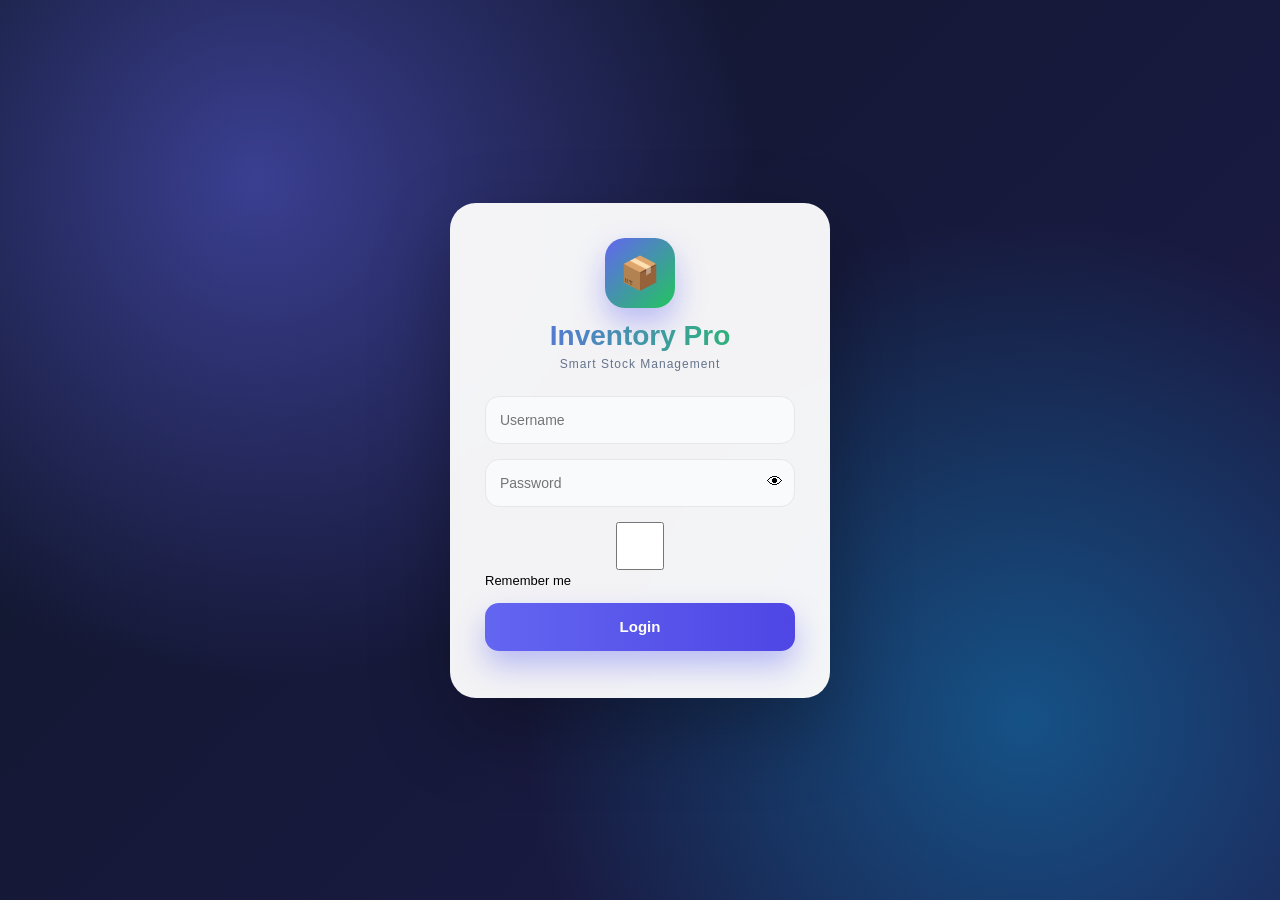
==== frontend/index.html @ 81ba486e "Deploy inventory project" ====
<!doctype html>
<html lang="en">
  <head>
    <meta charset="UTF-8" />
    <meta name="viewport" content="width=device-width, initial-scale=1.0" />
    <title>Inventory Home</title>
    <link rel="stylesheet" href="css/style.css" />
  </head>
  <body>
    <script>
      const isLoggedIn =
        localStorage.getItem("loggedIn") || sessionStorage.getItem("loggedIn");

      if (!isLoggedIn) {
        window.location.href = "login.html";
      }

      function logout() {
        localStorage.removeItem("loggedIn");
        sessionStorage.removeItem("loggedIn");
        window.location.href = "login.html";
      }
    </script>

    <!-- Navbar -->
    <div class="navbar">
      <h2>Inventory Management</h2>
      <div class="nav-links">
        <a href="dashboard.html">Dashboard</a>
        <a href="materials.html">Materials</a>
        <a href="stock.html">Stock</a>
        <a href="suppliers.html">Suppliers</a>
        <button class="logout-btn" onclick="logout()">Logout</button>
      </div>
    </div>

    <!-- Main Container -->
    <div class="container">
      <!-- Hero Section -->
      <div class="hero">
        <div class="hero-text">
          <h1>Welcome to Inventory Management System</h1>
          <p>
            Manage materials, suppliers, stock movement, and dashboard analytics
            from one place in a simple and efficient way.
          </p>
          <div class="hero-buttons">
            <a href="dashboard.html" class="btn-primary">Go to Dashboard</a>
            <a href="materials.html" class="btn-secondary">Manage Materials</a>
          </div>
        </div>
      </div>

      <!-- Quick Overview -->
      <h2 class="section-title">Quick Access</h2>
      <div class="cards">
        <div class="card">
          <h3>Dashboard</h3>
          <p class="card-text">
            View stock summary, analytics, and recent activity.
          </p>
          <a href="dashboard.html" class="card-link">Open Dashboard</a>
        </div>

        <div class="card">
          <h3>Materials</h3>
          <p class="card-text">
            Add, update, and manage all your inventory materials.
          </p>
          <a href="materials.html" class="card-link">Manage Materials</a>
        </div>

        <div class="card">
          <h3>Stock</h3>
          <p class="card-text">
            Track stock levels, low stock alerts, and inventory movement.
          </p>
          <a href="stock.html" class="card-link">View Stock</a>
        </div>

        <div class="card">
          <h3>Suppliers</h3>
          <p class="card-text">
            Store and manage supplier details for easy procurement.
          </p>
          <a href="suppliers.html" class="card-link">Open Suppliers</a>
        </div>
      </div>

      <!-- Info Section -->
      <div class="info-box">
        <h3>Why use this system?</h3>
        <ul>
          <li>Easy material tracking</li>
          <li>Better stock control</li>
          <li>Supplier management</li>
          <li>Simple dashboard analytics</li>
          <li>Low stock monitoring</li>
        </ul>
      </div>
    </div>

    <!-- Footer -->
    <footer class="footer">
      <p>
        © 2026 Inventory Management System | Designed for smart stock handling
      </p>
    </footer>
  </body>
</html>
---- frontend/css/style.css ----
/* RESET */
* {
  margin: 0;
  padding: 0;
  box-sizing: border-box;
  font-family: "Inter", Arial, sans-serif;
}

body {
  background: #f6f8fc;
  color: #0f172a;
}

/* LAYOUT */
.layout {
  display: flex;
  min-height: 100vh;
}

/* SIDEBAR */
.sidebar {
  width: 260px;
  background: linear-gradient(180deg, #0f172a, #020617);
  color: white;
  padding: 24px 18px;
  position: fixed;
  height: 100vh;
}

.sidebar h2 {
  margin-bottom: 24px;
  font-size: 22px;
}

.sidebar a {
  display: block;
  padding: 12px 14px;
  border-radius: 10px;
  margin-bottom: 8px;
  color: #cbd5e1;
  text-decoration: none;
  transition: 0.25s;
  font-size: 14px;
}

.sidebar a:hover,
.sidebar a.active {
  background: linear-gradient(90deg, #6366f1, #4f46e5);
  color: white;
}

/* MAIN */
.main {
  margin-left: 260px;
  padding: 26px;
  width: calc(100% - 260px);
}

/* TOPBAR */
.topbar {
  display: flex;
  justify-content: space-between;
  align-items: center;
  margin-bottom: 25px;
}

.topbar h1 {
  font-size: 26px;
}

.topbar p {
  font-size: 14px;
  color: #64748b;
  margin-top: 5px;
}

.top-actions {
  display: flex;
  gap: 12px;
}

.top-actions input {
  width: 280px;
}

.top-actions input,
.top-actions button {
  height: 40px;
  border-radius: 10px;
  border: 1px solid #e5e7eb;
  background: white;
  padding: 0 12px;
  outline: none;
  box-shadow: 0 4px 12px rgba(0, 0, 0, 0.04);
}

.top-actions button {
  cursor: pointer;
}

/* STATS */
.stats {
  display: grid;
  grid-template-columns: repeat(4, 1fr);
  gap: 18px;
  margin-bottom: 20px;
}

.stat-card {
  background: white;
  border-radius: 16px;
  padding: 18px;
  display: flex;
  gap: 14px;
  align-items: center;
  border: 1px solid #eef1f7;
  box-shadow: 0 8px 20px rgba(0, 0, 0, 0.04);
  transition: 0.3s;
}

.stat-card:hover {
  transform: translateY(-4px);
}

.stat-icon {
  width: 42px;
  height: 42px;
  border-radius: 12px;
  display: grid;
  place-items: center;
  font-size: 18px;
}

.blue {
  background: #e0e7ff;
}
.green {
  background: #dcfce7;
}
.orange {
  background: #ffedd5;
}
.purple {
  background: #ede9fe;
}

.stat-card p {
  font-size: 13px;
  color: #64748b;
}

.stat-card h2 {
  font-size: 24px;
  margin: 4px 0;
}

.up {
  color: #16a34a;
  font-size: 12px;
}
.down {
  color: #ef4444;
  font-size: 12px;
}

/* QUICK ACTION */
.quick-actions {
  display: grid;
  grid-template-columns: repeat(5, 1fr);
  gap: 14px;
  margin-bottom: 20px;
}

.quick-card {
  background: white;
  border-radius: 14px;
  padding: 14px;
  text-decoration: none;
  color: #0f172a;
  border: 1px solid #eef1f7;
  box-shadow: 0 6px 16px rgba(0, 0, 0, 0.04);
  transition: 0.25s;
}

.quick-card:hover {
  transform: translateY(-3px);
}

.quick-card b {
  display: block;
  margin-top: 6px;
}

.quick-card span {
  font-size: 12px;
  color: #64748b;
}

/* PANELS */
.dashboard-grid {
  display: grid;
  grid-template-columns: 2fr 1fr 1fr;
  gap: 16px;
  margin-bottom: 20px;
}

.panel {
  background: white;
  border-radius: 16px;
  padding: 20px;
  border: 1px solid #eef1f7;
  box-shadow: 0 6px 18px rgba(0, 0, 0, 0.04);
}

.panel-title {
  display: flex;
  justify-content: space-between;
  margin-bottom: 14px;
}

.panel-title h3 {
  font-size: 16px;
}

.panel canvas {
  width: 100% !important;
  height: 250px !important;
}

/* ACTIVITIES */
.activities {
  list-style: none;
}

.activities li {
  padding: 10px 0;
  border-bottom: 1px solid #f1f5f9;
}

.activities small {
  display: block;
  font-size: 12px;
  color: #64748b;
}

/* BUTTONS */
.add-btn {
  background: #6366f1;
  color: white;
  padding: 10px 16px;
  border-radius: 10px;
  text-decoration: none;
  font-size: 14px;
}

.outline-btn {
  display: block;
  text-align: center;
  border: 1px solid #6366f1;
  padding: 10px;
  margin-top: 15px;
  border-radius: 10px;
  color: #6366f1;
}

/* TABLE */
table {
  width: 100%;
  border-collapse: collapse;
}

th,
td {
  padding: 12px;
  border-bottom: 1px solid #f1f5f9;
  text-align: left;
}

th {
  color: #64748b;
  font-size: 12px;
}

.badge {
  padding: 5px 10px;
  border-radius: 20px;
  font-size: 12px;
  font-weight: bold;
}

.badge.stock {
  background: #dcfce7;
  color: #15803d;
}

.badge.low {
  background: #ffedd5;
  color: #c2410c;
}

.badge.out {
  background: #fee2e2;
  color: #dc2626;
}

/* LOGIN */
.login-body {
  display: flex;
  justify-content: center;
  align-items: center;
  height: 100vh;
  background: linear-gradient(135deg, #6366f1, #4f46e5);
}

.login-box {
  background: white;
  padding: 28px;
  border-radius: 14px;
  width: 320px;
  box-shadow: 0 10px 25px rgba(0, 0, 0, 0.1);
}

.login-box input {
  width: 100%;
  padding: 10px;
  margin-top: 10px;
}

.login-box button {
  width: 100%;
  margin-top: 15px;
  padding: 10px;
  background: #6366f1;
  color: white;
  border: none;
  border-radius: 10px;
}
.material-form label {
  display: block;
  font-size: 13px;
  color: #64748b;
  margin-bottom: 6px;
  font-weight: 600;
}

.form-grid {
  display: grid;
  grid-template-columns: repeat(2, 1fr);
  gap: 18px;
}

.form-grid input,
.form-grid select {
  width: 100%;
  height: 42px;
  border: 1px solid #e5e7eb;
  border-radius: 10px;
  padding: 0 12px;
  outline: none;
}

.form-grid input:focus,
.form-grid select:focus {
  border-color: #6366f1;
  box-shadow: 0 0 0 3px rgba(99, 102, 241, 0.12);
}

.submit-btn {
  margin-top: 22px;
  background: #6366f1;
  color: white;
  border: none;
  padding: 12px 18px;
  border-radius: 10px;
  font-weight: bold;
  cursor: pointer;
}

.submit-btn:hover {
  background: #4f46e5;
}

.login-subtitle {
  color: #64748b;
  margin-bottom: 15px;
}

@media (max-width: 700px) {
  .form-grid {
    grid-template-columns: 1fr;
  }
}
/* RESPONSIVE */
@media (max-width: 1000px) {
  .stats,
  .quick-actions,
  .dashboard-grid {
    grid-template-columns: 1fr;
  }

  .sidebar {
    position: relative;
    width: 100%;
    height: auto;
  }

  .main {
    margin-left: 0;
    width: 100%;
  }
}
/* ===== ULTRA PREMIUM LOGIN PAGE ===== */

.login-body {
  min-height: 100vh;
  display: flex;
  justify-content: center;
  align-items: center;
  background:
    radial-gradient(
      circle at 20% 20%,
      rgba(99, 102, 241, 0.4),
      transparent 40%
    ),
    radial-gradient(
      circle at 80% 80%,
      rgba(14, 165, 233, 0.35),
      transparent 40%
    ),
    linear-gradient(135deg, #0f172a, #1e1b4b);
  overflow: hidden;
}

/* FLOATING BACKGROUND CIRCLES */
.login-body::before,
.login-body::after {
  content: "";
  position: absolute;
  width: 280px;
  height: 280px;
  border-radius: 50%;
  background: rgba(255, 255, 255, 0.05);
  animation: float 8s infinite ease-in-out;
}

.login-body::before {
  top: -80px;
  left: -80px;
}

.login-body::after {
  bottom: -80px;
  right: -80px;
  animation-delay: 3s;
}

@keyframes float {
  0%,
  100% {
    transform: translateY(0);
  }
  50% {
    transform: translateY(-20px);
  }
}

/* LOGIN BOX */
.login-box {
  width: 400px;
  background: rgba(255, 255, 255, 0.95);
  padding: 36px;
  border-radius: 26px;
  text-align: center;
  backdrop-filter: blur(12px);
  box-shadow: 0 30px 80px rgba(0, 0, 0, 0.3);
  border: 1px solid rgba(255, 255, 255, 0.4);
  animation: fadeUp 0.6s ease;
  position: relative;
  z-index: 1;
}

@keyframes fadeUp {
  from {
    opacity: 0;
    transform: translateY(30px) scale(0.95);
  }
  to {
    opacity: 1;
    transform: translateY(0) scale(1);
  }
}

/* TITLE */
.login-box h2 {
  font-size: 32px;
  margin-bottom: 6px;
  color: #111827;
  letter-spacing: 0.5px;
}

.login-subtitle {
  font-size: 14px;
  color: #64748b;
  margin-bottom: 28px;
}

/* INPUTS */
.login-box input {
  width: 100%;
  height: 50px;
  border-radius: 16px;
  border: 1px solid #e5e7eb;
  padding: 0 16px;
  margin-bottom: 14px;
  font-size: 14px;
  outline: none;
  background: #f8fafc;
  transition: 0.3s;
}

.login-box input:focus {
  background: white;
  border-color: #6366f1;
  box-shadow: 0 0 0 4px rgba(99, 102, 241, 0.15);
  transform: scale(1.02);
}

/* BUTTON */
.login-box button {
  width: 100%;
  height: 50px;
  border-radius: 16px;
  border: none;
  font-weight: 700;
  font-size: 15px;
  color: white;
  cursor: pointer;
  background: linear-gradient(90deg, #6366f1, #4f46e5);
  box-shadow: 0 14px 30px rgba(99, 102, 241, 0.4);
  transition: 0.3s;
  position: relative;
  overflow: hidden;
}

/* BUTTON HOVER */
.login-box button:hover {
  transform: translateY(-2px);
  box-shadow: 0 20px 40px rgba(99, 102, 241, 0.5);
}

/* BUTTON GLOW EFFECT */
.login-box button::after {
  content: "";
  position: absolute;
  width: 0;
  height: 0;
  background: rgba(255, 255, 255, 0.3);
  border-radius: 50%;
  left: 50%;
  top: 50%;
  transform: translate(-50%, -50%);
  transition: 0.5s;
}

.login-box button:hover::after {
  width: 300px;
  height: 300px;
}

/* ERROR */
#loginError {
  margin-top: 14px;
  font-size: 13px;
  color: #ef4444;
  animation: shake 0.3s ease;
}

/* SHAKE ERROR */
@keyframes shake {
  0% {
    transform: translateX(0);
  }
  25% {
    transform: translateX(-5px);
  }
  50% {
    transform: translateX(5px);
  }
  75% {
    transform: translateX(-5px);
  }
  100% {
    transform: translateX(0);
  }
}

/* SMALL RESPONSIVE */
@media (max-width: 500px) {
  .login-box {
    width: 90%;
    padding: 28px;
  }
}

/* ===== HOME PAGE NAVBAR ===== */
.navbar {
  display: flex;
  justify-content: space-between;
  align-items: center;
  background: linear-gradient(90deg, #0f172a, #1e293b);
  color: white;
  padding: 16px 40px;
  box-shadow: 0 4px 12px rgba(0, 0, 0, 0.15);
  position: sticky;
  top: 0;
  z-index: 100;
}

.navbar h2 {
  font-size: 24px;
  font-weight: bold;
  margin: 0;
}

.nav-links {
  display: flex;
  gap: 24px;
  align-items: center;
}

.nav-links a {
  color: white;
  text-decoration: none;
  font-size: 14px;
  transition: 0.3s;
  padding: 8px 12px;
  border-radius: 6px;
}

.nav-links a:hover {
  background: rgba(99, 102, 241, 0.2);
  color: #6366f1;
}

.logout-btn {
  background: #ef4444;
  color: white;
  border: none;
  padding: 10px 18px;
  border-radius: 8px;
  cursor: pointer;
  font-size: 14px;
  transition: 0.3s;
}

.logout-btn:hover {
  background: #dc2626;
  transform: translateY(-2px);
}

/* ===== HOME PAGE CONTAINER ===== */
.container {
  max-width: 1200px;
  margin: 0 auto;
  padding: 40px 20px;
}

/* ===== HERO SECTION ===== */
.hero {
  text-align: center;
  padding: 60px 20px;
  background: linear-gradient(
    135deg,
    rgba(99, 102, 241, 0.1),
    rgba(59, 130, 246, 0.1)
  );
  border-radius: 20px;
  margin-bottom: 60px;
}

.hero-text h1 {
  font-size: 42px;
  margin-bottom: 16px;
  color: #0f172a;
  letter-spacing: -1px;
}

.hero-text p {
  font-size: 16px;
  color: #64748b;
  margin-bottom: 24px;
  line-height: 1.6;
  max-width: 600px;
  margin-left: auto;
  margin-right: auto;
}

.hero-buttons {
  display: flex;
  gap: 16px;
  justify-content: center;
  flex-wrap: wrap;
}

.btn-primary {
  background: linear-gradient(90deg, #6366f1, #4f46e5);
  color: white;
  padding: 14px 32px;
  border-radius: 10px;
  text-decoration: none;
  font-weight: bold;
  transition: 0.3s;
  display: inline-block;
  box-shadow: 0 10px 25px rgba(99, 102, 241, 0.3);
}

.btn-primary:hover {
  transform: translateY(-3px);
  box-shadow: 0 15px 35px rgba(99, 102, 241, 0.4);
}

.btn-secondary {
  background: white;
  color: #6366f1;
  border: 2px solid #6366f1;
  padding: 12px 32px;
  border-radius: 10px;
  text-decoration: none;
  font-weight: bold;
  transition: 0.3s;
  display: inline-block;
}

.btn-secondary:hover {
  background: #f0f4ff;
  transform: translateY(-3px);
}

/* ===== SECTION TITLE ===== */
.section-title {
  font-size: 28px;
  font-weight: bold;
  color: #0f172a;
  margin-bottom: 30px;
  text-align: center;
}

/* ===== CARDS SECTION ===== */
.cards {
  display: grid;
  grid-template-columns: repeat(auto-fit, minmax(250px, 1fr));
  gap: 24px;
  margin-bottom: 60px;
}

.card {
  background: white;
  border-radius: 14px;
  padding: 24px;
  border: 1px solid #eef1f7;
  box-shadow: 0 4px 12px rgba(0, 0, 0, 0.05);
  transition: 0.3s;
  text-decoration: none;
}

.card:hover {
  transform: translateY(-8px);
  box-shadow: 0 12px 24px rgba(0, 0, 0, 0.1);
}

.card h3 {
  font-size: 18px;
  color: #0f172a;
  margin-bottom: 10px;
}

.card-text {
  font-size: 14px;
  color: #64748b;
  margin-bottom: 16px;
  line-height: 1.5;
}

.card-link {
  display: inline-block;
  color: #6366f1;
  text-decoration: none;
  font-weight: bold;
  transition: 0.3s;
  margin-top: 12px;
}

.card-link:hover {
  color: #4f46e5;
  transform: translateX(4px);
}

/* ===== INFO BOX ===== */
.info-box {
  background: linear-gradient(135deg, #f0f4ff, #f0f9ff);
  border-left: 4px solid #6366f1;
  padding: 24px;
  border-radius: 10px;
  margin-top: 40px;
}

.info-box h3 {
  color: #0f172a;
  margin-bottom: 14px;
  font-size: 18px;
}

.info-box ul {
  list-style: none;
  padding: 0;
}

.info-box li {
  color: #475569;
  padding: 8px 0;
  padding-left: 24px;
  position: relative;
}

.info-box li::before {
  content: "✓";
  position: absolute;
  left: 0;
  color: #22c55e;
  font-weight: bold;
}

/* ===== SIDEBAR BRAND ===== */
.brand {
  display: flex;
  gap: 12px;
  align-items: center;
  margin-bottom: 30px;
  padding: 10px;
  background: rgba(99, 102, 241, 0.1);
  border-radius: 10px;
}

.brand-icon {
  font-size: 28px;
  width: 40px;
  height: 40px;
  display: flex;
  align-items: center;
  justify-content: center;
}

.brand h2 {
  margin: 0;
  font-size: 18px;
  color: white;
}

.brand p {
  margin: 2px 0 0;
  font-size: 12px;
  color: #cbd5e1;
}

/* ===== USER BOX ===== */
.user-box {
  background: rgba(99, 102, 241, 0.15);
  border-radius: 12px;
  padding: 12px;
  display: flex;
  gap: 10px;
  align-items: center;
  margin-top: 20px;
}

.avatar {
  width: 36px;
  height: 36px;
  border-radius: 50%;
  background: #6366f1;
  color: white;
  display: flex;
  align-items: center;
  justify-content: center;
  font-weight: bold;
  font-size: 14px;
}

.user-box h4 {
  margin: 0;
  font-size: 14px;
  color: white;
}

.user-box p {
  margin: 2px 0 0;
  font-size: 11px;
  color: #cbd5e1;
}

/* ===== COLOR VARIANTS ===== */
.cyan {
  background: #e0f7fa;
}

/* ===== PRODUCT PANEL ===== */
.product-panel {
  grid-column: 1 / -1;
}

.stock-panel {
  grid-column: 1 / -1;
}

/* ===== ROLE BADGE ===== */
.role-badge {
  display: inline-block;
  padding: 4px 12px;
  border-radius: 20px;
  font-size: 11px;
  font-weight: bold;
  margin-left: 8px;
}

.role-badge.superadmin {
  background: #dbeafe;
  color: #1e40af;
}

.role-badge.admin {
  background: #fed7aa;
  color: #92400e;
}

.role-badge.user {
  background: #e0e7ff;
  color: #3730a3;
}

/* ===== RESPONSIVE ===== */
@media (max-width: 768px) {
  .navbar {
    flex-direction: column;
    gap: 16px;
    padding: 16px 20px;
  }

  .nav-links {
    gap: 12px;
    flex-wrap: wrap;
    justify-content: center;
  }

  .hero-text h1 {
    font-size: 32px;
  }

  .hero-text p {
    font-size: 14px;
  }

  .hero-buttons {
    flex-direction: column;
  }

  .btn-primary,
  .btn-secondary {
    width: 100%;
    text-align: center;
  }

  .cards {
    grid-template-columns: 1fr;
  }

  .quick-actions {
    grid-template-columns: repeat(2, 1fr);
  }

  .dashboard-grid {
    grid-template-columns: 1fr;
  }
}
/* ACTION BUTTONS */
.edit {
  background: #3b82f6;
  color: white;
  border: none;
  padding: 6px 10px;
  border-radius: 6px;
  margin-right: 5px;
}

.delete {
  background: #ef4444;
  color: white;
  border: none;
  padding: 6px 10px;
  border-radius: 6px;
}

/* MODAL */
.modal {
  display: none;
  position: fixed;
  inset: 0;
  background: rgba(0, 0, 0, 0.4);
  justify-content: center;
  align-items: center;
}

.modal-box {
  background: white;
  padding: 25px;
  border-radius: 12px;
  width: 300px;
}

.modal-box input {
  width: 100%;
  margin: 10px 0;
  padding: 10px;
}

.cancel {
  background: gray;
}

/* PAGINATION */
#pagination {
  margin-top: 15px;
}

#pagination button {
  margin: 2px;
  padding: 6px 10px;
}
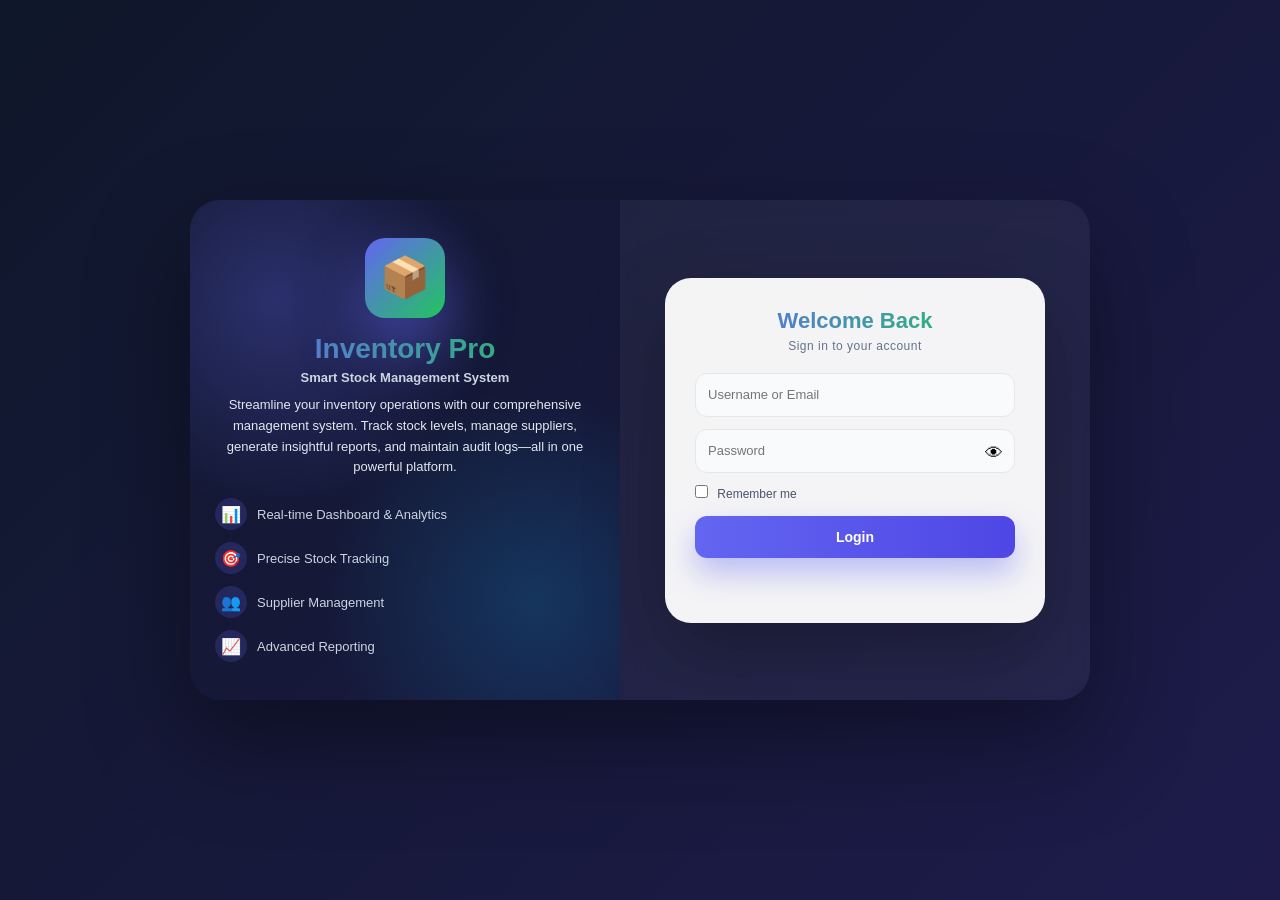
==== commit 318659bd: "Add edit and delete functionality for products with proper permission checks and backend dashboard e" ====
--- a/frontend/index.html
+++ b/frontend/index.html
@@ -3,108 +3,443 @@
   <head>
     <meta charset="UTF-8" />
     <meta name="viewport" content="width=device-width, initial-scale=1.0" />
-    <title>Inventory Home</title>
-    <link rel="stylesheet" href="css/style.css" />
+    <title>Login - Inventory Management System</title>
+    <script src="js/login.js"></script>
+
+    <style>
+      /* RESET */
+      * {
+        margin: 0;
+        padding: 0;
+        box-sizing: border-box;
+        font-family: "Inter", Arial, sans-serif;
+      }
+
+      body {
+        min-height: 100vh;
+        display: flex;
+        background: linear-gradient(135deg, #0f172a, #1e1b4b);
+      }
+
+      /* CONTAINER */
+      .login-container {
+        display: flex;
+        width: 85%;
+        max-width: 900px;
+        height: 500px;
+        margin: auto;
+        border-radius: 30px;
+        overflow: hidden;
+        box-shadow: 0 40px 100px rgba(0, 0, 0, 0.4);
+      }
+
+      /* LEFT SECTION - PROJECT INFO */
+      .project-section {
+        flex: 1;
+        display: flex;
+        flex-direction: column;
+        justify-content: center;
+        align-items: center;
+        padding: 20px 20px;
+        color: white;
+        position: relative;
+        overflow-y: auto;
+        overflow-x: hidden;
+      }
+
+      .project-section::before {
+        content: "";
+        position: absolute;
+        top: 0;
+        left: 0;
+        right: 0;
+        bottom: 0;
+        background:
+          radial-gradient(
+            circle at 20% 20%,
+            rgba(99, 102, 241, 0.3),
+            transparent 40%
+          ),
+          radial-gradient(
+            circle at 80% 80%,
+            rgba(14, 165, 233, 0.2),
+            transparent 40%
+          );
+        pointer-events: none;
+      }
+
+      .project-content {
+        position: relative;
+        z-index: 1;
+        text-align: center;
+        animation: fadeInLeft 0.8s ease;
+      }
+
+      @keyframes fadeInLeft {
+        from {
+          opacity: 0;
+          transform: translateX(-30px);
+        }
+        to {
+          opacity: 1;
+          transform: translateX(0);
+        }
+      }
+
+      .project-logo {
+        width: 80px;
+        height: 80px;
+        margin: 0 auto 15px;
+        border-radius: 20px;
+        background: linear-gradient(135deg, #6366f1, #22c55e);
+        display: grid;
+        place-items: center;
+        font-size: 40px;
+        color: white;
+        box-shadow: 0 30px 60px rgba(99, 102, 241, 0.5);
+        animation: float 3s ease-in-out infinite;
+      }
+
+      @keyframes float {
+        0%,
+        100% {
+          transform: translateY(0);
+        }
+        50% {
+          transform: translateY(-15px);
+        }
+      }
+
+      .project-title {
+        font-size: 28px;
+        font-weight: 900;
+        margin-bottom: 5px;
+        background: linear-gradient(90deg, #6366f1, #22c55e);
+        -webkit-background-clip: text;
+        -webkit-text-fill-color: transparent;
+      }
+
+      .project-subtitle {
+        font-size: 13px;
+        font-weight: 600;
+        margin-bottom: 10px;
+        color: #cbd5e1;
+      }
+
+      .project-description {
+        font-size: 13px;
+        line-height: 1.6;
+        color: #e2e8f0;
+        max-width: 380px;
+        margin: 0 auto 20px;
+      }
+
+      .project-features {
+        display: flex;
+        flex-direction: column;
+        gap: 12px;
+        margin-top: 15px;
+      }
+
+      .feature {
+        display: flex;
+        align-items: center;
+        gap: 10px;
+        font-size: 13px;
+        color: #cbd5e1;
+      }
+
+      .feature-icon {
+        width: 32px;
+        height: 32px;
+        border-radius: 50%;
+        background: rgba(99, 102, 241, 0.2);
+        display: grid;
+        place-items: center;
+        font-size: 16px;
+        flex-shrink: 0;
+      }
+
+      /* RIGHT SECTION - LOGIN FORM */
+      .login-section {
+        flex: 1;
+        display: flex;
+        justify-content: center;
+        align-items: center;
+        padding: 40px;
+        background: rgba(255, 255, 255, 0.05);
+        backdrop-filter: blur(10px);
+      }
+
+      .login-box {
+        width: 100%;
+        max-width: 380px;
+        background: rgba(255, 255, 255, 0.95);
+        padding: 30px;
+        border-radius: 26px;
+        text-align: center;
+        box-shadow: 0 30px 80px rgba(0, 0, 0, 0.3);
+        animation: fadeInRight 0.8s ease;
+      }
+
+      @keyframes fadeInRight {
+        from {
+          opacity: 0;
+          transform: translateX(30px);
+        }
+        to {
+          opacity: 1;
+          transform: translateX(0);
+        }
+      }
+
+      /* BRANDING */
+      .login-brand {
+        margin-bottom: 20px;
+      }
+
+      .login-brand h2 {
+        font-size: 22px;
+        font-weight: 800;
+        background: linear-gradient(90deg, #6366f1, #22c55e);
+        -webkit-background-clip: text;
+        -webkit-text-fill-color: transparent;
+        margin-bottom: 5px;
+      }
+
+      .login-brand p {
+        font-size: 12px;
+        color: #64748b;
+        letter-spacing: 0.5px;
+      }
+
+      /* INPUTS */
+      .input-group {
+        margin-bottom: 12px;
+      }
+
+      input {
+        width: 100%;
+        height: 44px;
+        border-radius: 12px;
+        border: 1px solid #e5e7eb;
+        padding: 0 12px;
+        font-size: 13px;
+        background: #f8fafc;
+        outline: none;
+        transition: 0.3s;
+      }
+
+      input:focus {
+        border-color: #6366f1;
+        background: white;
+        box-shadow: 0 0 0 4px rgba(99, 102, 241, 0.15);
+      }
+
+      /* PASSWORD ICON */
+      .password-box {
+        position: relative;
+      }
+
+      .toggle-password {
+        position: absolute;
+        right: 12px;
+        top: 14px;
+        cursor: pointer;
+        font-size: 18px;
+      }
+
+      /* OPTIONS */
+      .login-options {
+        text-align: left;
+        font-size: 12px;
+        margin-bottom: 15px;
+        color: #475569;
+      }
+
+      .login-options input {
+        width: auto;
+        height: auto;
+        margin-right: 6px;
+      }
+
+      /* BUTTON */
+      button {
+        width: 100%;
+        height: 42px;
+        border-radius: 12px;
+        border: none;
+        font-weight: bold;
+        font-size: 14px;
+        color: white;
+        cursor: pointer;
+        background: linear-gradient(90deg, #6366f1, #4f46e5);
+        box-shadow: 0 15px 30px rgba(99, 102, 241, 0.4);
+        transition: 0.3s;
+        display: flex;
+        align-items: center;
+        justify-content: center;
+        gap: 8px;
+      }
+
+      button:hover {
+        transform: translateY(-2px);
+        box-shadow: 0 20px 40px rgba(99, 102, 241, 0.5);
+      }
+
+      button:active {
+        transform: translateY(0);
+      }
+
+      /* SPINNER */
+      .spinner {
+        display: none;
+        width: 16px;
+        height: 16px;
+        border: 3px solid white;
+        border-top: 3px solid transparent;
+        border-radius: 50%;
+        animation: spin 0.8s linear infinite;
+      }
+
+      @keyframes spin {
+        to {
+          transform: rotate(360deg);
+        }
+      }
+
+      /* ERROR */
+      #loginError {
+        margin-top: 15px;
+        font-size: 13px;
+        color: #ef4444;
+        min-height: 20px;
+      }
+
+      /* RESPONSIVE */
+      @media (max-width: 768px) {
+        .login-container {
+          flex-direction: column;
+          width: 95%;
+          max-width: 100%;
+          height: auto;
+          margin: 20px auto;
+        }
+
+        .project-section {
+          padding: 30px 20px;
+          min-height: auto;
+        }
+
+        .project-logo {
+          width: 80px;
+          height: 80px;
+          font-size: 40px;
+        }
+
+        .project-title {
+          font-size: 32px;
+        }
+
+        .project-subtitle {
+          font-size: 18px;
+        }
+
+        .project-description {
+          font-size: 14px;
+        }
+
+        .project-features {
+          display: none;
+        }
+
+        .login-section {
+          min-height: auto;
+          background: rgba(255, 255, 255, 0.1);
+          padding: 30px 20px;
+        }
+
+        .login-box {
+          max-width: 100%;
+        }
+      }
+    </style>
   </head>
+
   <body>
-    <script>
-      const isLoggedIn =
-        localStorage.getItem("loggedIn") || sessionStorage.getItem("loggedIn");
-
-      if (!isLoggedIn) {
-        window.location.href = "login.html";
-      }
-
-      function logout() {
-        localStorage.removeItem("loggedIn");
-        sessionStorage.removeItem("loggedIn");
-        window.location.href = "login.html";
-      }
-    </script>
-
-    <!-- Navbar -->
-    <div class="navbar">
-      <h2>Inventory Management</h2>
-      <div class="nav-links">
-        <a href="dashboard.html">Dashboard</a>
-        <a href="materials.html">Materials</a>
-        <a href="stock.html">Stock</a>
-        <a href="suppliers.html">Suppliers</a>
-        <button class="logout-btn" onclick="logout()">Logout</button>
-      </div>
-    </div>
-
-    <!-- Main Container -->
-    <div class="container">
-      <!-- Hero Section -->
-      <div class="hero">
-        <div class="hero-text">
-          <h1>Welcome to Inventory Management System</h1>
-          <p>
-            Manage materials, suppliers, stock movement, and dashboard analytics
-            from one place in a simple and efficient way.
+    <div class="login-container">
+      <!-- LEFT SECTION - PROJECT INFO -->
+      <section class="project-section">
+        <div class="project-content">
+          <div class="project-logo">📦</div>
+          <h1 class="project-title">Inventory Pro</h1>
+          <p class="project-subtitle">Smart Stock Management System</p>
+          
+          <p class="project-description">
+            Streamline your inventory operations with our comprehensive management system. Track stock levels, manage suppliers, generate insightful reports, and maintain audit logs—all in one powerful platform.
           </p>
-          <div class="hero-buttons">
-            <a href="dashboard.html" class="btn-primary">Go to Dashboard</a>
-            <a href="materials.html" class="btn-secondary">Manage Materials</a>
+
+          <div class="project-features">
+            <div class="feature">
+              <div class="feature-icon">📊</div>
+              <span>Real-time Dashboard & Analytics</span>
+            </div>
+            <div class="feature">
+              <div class="feature-icon">🎯</div>
+              <span>Precise Stock Tracking</span>
+            </div>
+            <div class="feature">
+              <div class="feature-icon">👥</div>
+              <span>Supplier Management</span>
+            </div>
+            <div class="feature">
+              <div class="feature-icon">📈</div>
+              <span>Advanced Reporting</span>
+            </div>
           </div>
         </div>
-      </div>
-
-      <!-- Quick Overview -->
-      <h2 class="section-title">Quick Access</h2>
-      <div class="cards">
-        <div class="card">
-          <h3>Dashboard</h3>
-          <p class="card-text">
-            View stock summary, analytics, and recent activity.
-          </p>
-          <a href="dashboard.html" class="card-link">Open Dashboard</a>
+      </section>
+
+      <!-- RIGHT SECTION - LOGIN FORM -->
+      <section class="login-section">
+        <div class="login-box">
+          <!-- BRAND -->
+          <div class="login-brand">
+            <h2>Welcome Back</h2>
+            <p>Sign in to your account</p>
+          </div>
+
+          <!-- INPUTS -->
+          <div class="input-group">
+            <input type="text" id="username" placeholder="Username or Email" />
+          </div>
+
+          <div class="input-group password-box">
+            <input type="password" id="password" placeholder="Password" />
+            <span class="toggle-password" onclick="togglePassword()">👁</span>
+          </div>
+
+          <div class="login-options">
+            <label><input type="checkbox" id="remember" /> Remember me</label>
+          </div>
+
+          <!-- BUTTON -->
+          <button onclick="login()">
+            <span id="btnText">Login</span>
+            <span class="spinner" id="spinner"></span>
+          </button>
+
+          <p id="loginError"></p>
         </div>
-
-        <div class="card">
-          <h3>Materials</h3>
-          <p class="card-text">
-            Add, update, and manage all your inventory materials.
-          </p>
-          <a href="materials.html" class="card-link">Manage Materials</a>
-        </div>
-
-        <div class="card">
-          <h3>Stock</h3>
-          <p class="card-text">
-            Track stock levels, low stock alerts, and inventory movement.
-          </p>
-          <a href="stock.html" class="card-link">View Stock</a>
-        </div>
-
-        <div class="card">
-          <h3>Suppliers</h3>
-          <p class="card-text">
-            Store and manage supplier details for easy procurement.
-          </p>
-          <a href="suppliers.html" class="card-link">Open Suppliers</a>
-        </div>
-      </div>
-
-      <!-- Info Section -->
-      <div class="info-box">
-        <h3>Why use this system?</h3>
-        <ul>
-          <li>Easy material tracking</li>
-          <li>Better stock control</li>
-          <li>Supplier management</li>
-          <li>Simple dashboard analytics</li>
-          <li>Low stock monitoring</li>
-        </ul>
-      </div>
+      </section>
     </div>
 
-    <!-- Footer -->
-    <footer class="footer">
-      <p>
-        © 2026 Inventory Management System | Designed for smart stock handling
-      </p>
-    </footer>
+    <script>
+      // Toggle password visibility
+      function togglePassword() {
+        const pass = document.getElementById("password");
+        pass.type = pass.type === "password" ? "text" : "password";
+      }
+    </script>
   </body>
 </html>
